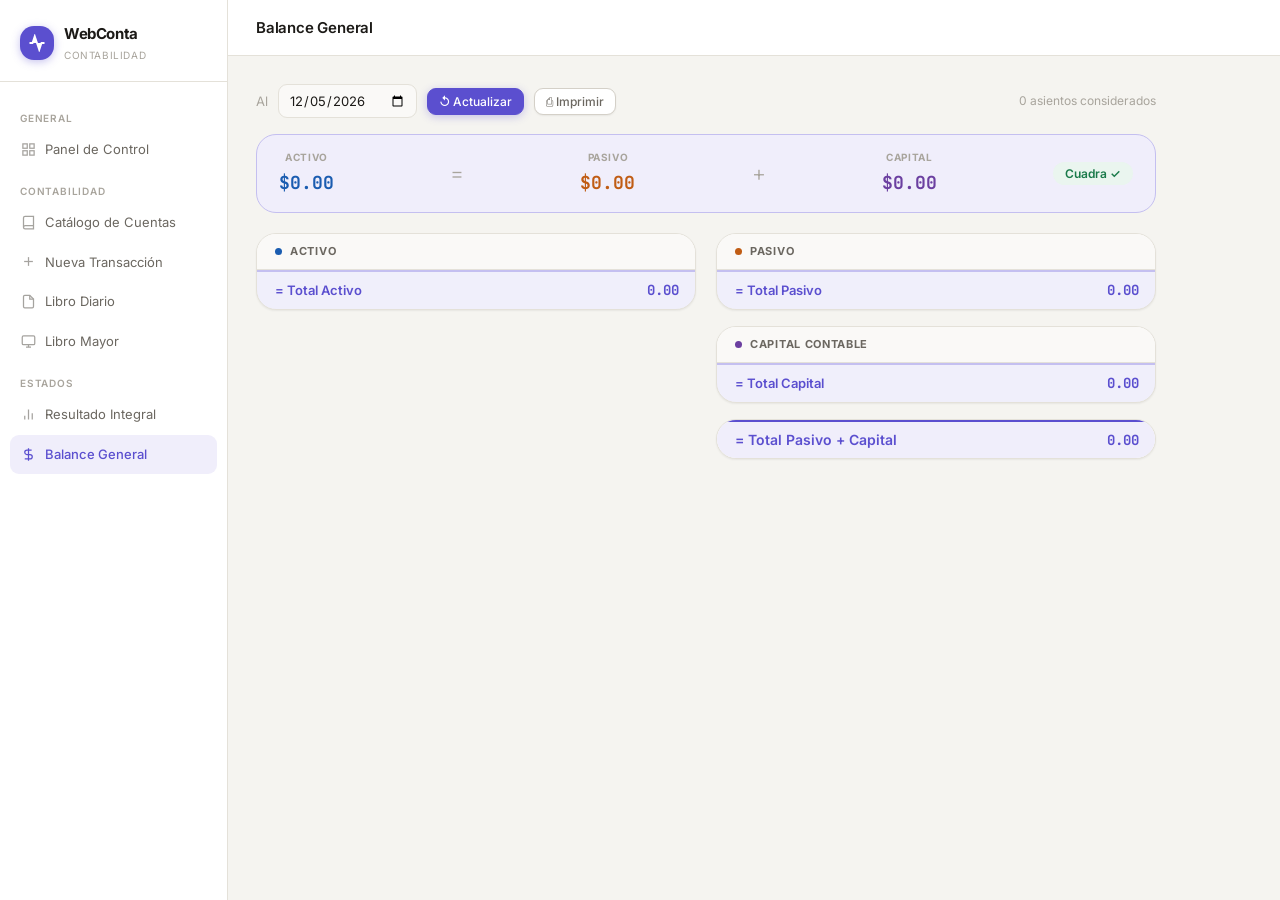
==== balance.html @ 4c6daca1 "Add files via upload" ====
<!DOCTYPE html>
<html lang="es">
<head>
  <meta charset="UTF-8"/><meta name="viewport" content="width=device-width,initial-scale=1.0"/>
  <title>WebConta — Balance General</title>
  <link rel="stylesheet" href="styles.css"/>
  <style>
    .bal-wrap { max-width:900px; }
    .bal-cols { display:grid; grid-template-columns:1fr 1fr; gap:20px; align-items:start; }
    @media(max-width:780px){ .bal-cols{ grid-template-columns:1fr; } }

    .bal-section { background:var(--surface); border:1px solid var(--border); border-radius:var(--r-xl); overflow:hidden; margin-bottom:16px; box-shadow:var(--shadow-xs); }
    .bal-hdr { background:var(--surface2); border-bottom:1px solid var(--border); padding:9px 18px; display:flex; align-items:center; gap:8px; }
    .bal-hdr span { font-size:11px; font-weight:700; text-transform:uppercase; letter-spacing:.7px; color:var(--text2); }
    .bal-dot { width:7px; height:7px; border-radius:50%; flex-shrink:0; }

    .bal-row { display:grid; grid-template-columns:1fr 130px; align-items:center; border-bottom:1px solid var(--border); min-height:38px; }
    .bal-row:last-child { border-bottom:none; }
    .bal-row.sub { background:rgba(0,0,0,.03); }
    .bal-row.total { background:rgba(91,79,207,.09); border-top:2px solid var(--accent-mid); }
    .bal-row.grand { background:var(--accent-bg); border-top:2px solid var(--accent); }

    .bal-lbl { padding:7px 18px; font-size:13px; color:var(--text); display:flex; align-items:center; gap:6px; }
    .bal-lbl.in2 { padding-left:32px; font-size:12px; color:var(--text2); }
    .bal-lbl.bold { font-weight:600; }
    .bal-lbl.acc { color:var(--accent); font-weight:600; }
    .bal-num { padding:7px 16px 7px 0; font-family:'JetBrains Mono',monospace; font-size:12px; text-align:right; color:var(--text2); }
    .bal-num.total { font-size:14px; font-weight:700; color:var(--accent); }
    .bal-num.grand { font-size:14px; font-weight:700; color:var(--accent); }
    .bal-num.neg { color:var(--red); }
    .bal-num.zero { color:var(--text3); }

    .ecuacion-bar { background:var(--accent-bg); border:1.5px solid var(--accent-mid); border-radius:var(--r-xl); padding:14px 22px; margin-bottom:20px; display:flex; align-items:center; justify-content:space-between; flex-wrap:wrap; gap:12px; }
    .ec-item { text-align:center; }
    .ec-label { font-size:10px; font-weight:700; text-transform:uppercase; letter-spacing:.6px; color:var(--text3); margin-bottom:4px; }
    .ec-val { font-family:'JetBrains Mono',monospace; font-size:18px; font-weight:700; }
    .ec-eq { font-size:22px; color:var(--text3); font-weight:300; }
    .ec-ok { font-size:12px; font-weight:600; padding:4px 12px; border-radius:20px; }
    .ec-ok.bal { background:var(--green-bg); color:var(--green); }
    .ec-ok.nobal { background:var(--red-bg); color:var(--red); }

    .period-bar { display:flex; align-items:center; gap:10px; margin-bottom:16px; flex-wrap:wrap; }
    .period-bar input[type=date] { background:var(--surface2); border:1.5px solid var(--border); border-radius:var(--r-md); color:var(--text); font-family:inherit; font-size:13px; padding:7px 10px; outline:none; }
  </style>
</head>
<body>
<div id="sidebar-root"></div>
<div class="main-content">
  <div id="topbar-root"></div>
  <div class="page-body">
    <div class="bal-wrap">

      <div class="period-bar">
        <span style="font-size:13px;color:var(--text3);">Al</span>
        <input type="date" id="f-al" onchange="render()"/>
        <button class="btn btn-primary btn-sm" onclick="render()">↺ Actualizar</button>
        <button class="btn btn-sm" onclick="window.print()">⎙ Imprimir</button>
        <span style="font-size:12px;color:var(--text3);margin-left:auto;" id="info"></span>
      </div>

      <!-- Ecuación contable -->
      <div class="ecuacion-bar">
        <div class="ec-item"><div class="ec-label">Activo</div><div class="ec-val" id="ec-activo" style="color:var(--activo);">$0.00</div></div>
        <div class="ec-eq">=</div>
        <div class="ec-item"><div class="ec-label">Pasivo</div><div class="ec-val" id="ec-pasivo" style="color:var(--pasivo);">$0.00</div></div>
        <div class="ec-eq">+</div>
        <div class="ec-item"><div class="ec-label">Capital</div><div class="ec-val" id="ec-capital" style="color:var(--capital);">$0.00</div></div>
        <div><span class="ec-ok bal" id="ec-status">Cuadra ✓</span></div>
      </div>

      <div class="bal-cols" id="bal-cols"></div>

    </div>
  </div>
</div>

<script src="shared.js"></script>
<script>
document.getElementById('sidebar-root').innerHTML = renderSidebar();
document.getElementById('topbar-root').innerHTML  = renderTopbar('Balance General');

// Fecha de hoy por defecto
document.getElementById('f-al').value = new Date().toISOString().split('T')[0];

function fmtN(n){ return (Math.abs(n)||0).toLocaleString('es-MX',{minimumFractionDigits:2,maximumFractionDigits:2}); }

function seccion(titulo, color, rows, total){
  let html = `<div class="bal-section">`;
  html += `<div class="bal-hdr"><div class="bal-dot" style="background:${color}"></div><span>${titulo}</span></div>`;
  rows.forEach(r=>{
    if(!r.saldo && r.saldo!==0) return;
    html += `<div class="bal-row ${r.sub?'sub':''}">
      <div class="bal-lbl ${r.sub?'in2':'bold'}">${r.nombre}</div>
      <div class="bal-num ${r.saldo<0?'neg':r.saldo===0?'zero':''}">${r.saldo===0?'—':fmtN(r.saldo)}</div>
    </div>`;
  });
  html += `<div class="bal-row total">
    <div class="bal-lbl acc bold">= Total ${titulo}</div>
    <div class="bal-num total">${fmtN(total)}</div>
  </div>`;
  html += `</div>`;
  return html;
}

function render(){
  let asientos = DB.getAsientos();
  const al = document.getElementById('f-al').value;
  if(al) asientos = asientos.filter(a=>a.fecha<=al);
  document.getElementById('info').textContent = asientos.length+' asiento'+(asientos.length!==1?'s':'')+' considerados';

  const S = DB.getSaldosCuentas(asientos);

  // Agrupar cuentas por tipo y obtener saldo
  const getCuentasTipo = (tipo) =>
    Object.values(S).filter(c=>c.tipo===tipo && c.saldo!==0)
      .sort((a,b)=>a.codigo.localeCompare(b.codigo,undefined,{numeric:true}));

  const activos  = getCuentasTipo('ACTIVO');
  const pasivos  = getCuentasTipo('PASIVO');
  const capitales= getCuentasTipo('CAPITAL');
  const ingresos = getCuentasTipo('INGRESO');
  const gastos   = getCuentasTipo('GASTO');

  const totalActivo  = activos.reduce((s,c)=>s+c.saldo,0);
  const totalPasivo  = pasivos.reduce((s,c)=>s+c.saldo,0);
  const totalCapital = capitales.reduce((s,c)=>s+c.saldo,0);

  // Resultado del ejercicio (ingresos - gastos) se integra al capital
  const totalIngresos = ingresos.reduce((s,c)=>s+c.saldo,0);
  const totalGastos   = gastos.reduce((s,c)=>s+c.saldo,0);
  const resultEjercicio = totalIngresos - totalGastos;
  const capitalTotal  = totalCapital + resultEjercicio;

  // Ecuación
  document.getElementById('ec-activo').textContent  = fmt(totalActivo);
  document.getElementById('ec-pasivo').textContent  = fmt(totalPasivo);
  document.getElementById('ec-capital').textContent = fmt(capitalTotal);
  const diff = Math.abs(totalActivo - (totalPasivo + capitalTotal));
  const status = document.getElementById('ec-status');
  status.className = 'ec-ok ' + (diff < 0.01 ? 'bal':'nobal');
  status.textContent = diff < 0.01 ? 'Cuadra ✓' : 'Diferencia: '+fmtN(diff);

  // Activo circulante vs no circulante
  const actCirc   = activos.filter(c=>c.codigo.startsWith('1.1')||c.codigo.startsWith('1.3')||c.codigo.startsWith('1.4'));
  const actNoCir  = activos.filter(c=>!c.codigo.startsWith('1.1')&&!c.codigo.startsWith('1.3')&&!c.codigo.startsWith('1.4'));
  const totAC     = actCirc.reduce((s,c)=>s+c.saldo,0);
  const totANC    = actNoCir.reduce((s,c)=>s+c.saldo,0);

  const pasCP     = pasivos.filter(c=>c.codigo.startsWith('2.1')||c.codigo.startsWith('2.3')||c.codigo.startsWith('2.4')||c.codigo.startsWith('2.5')||c.codigo.startsWith('2.6')||c.codigo.startsWith('2.7'));
  const pasLP     = pasivos.filter(c=>c.codigo.startsWith('2.2'));
  const totPCP    = pasCP.reduce((s,c)=>s+c.saldo,0);
  const totPLP    = pasLP.reduce((s,c)=>s+c.saldo,0);

  let leftHtml = '';
  // Activo circulante
  leftHtml += `<div class="bal-section">`;
  leftHtml += `<div class="bal-hdr"><div class="bal-dot" style="background:var(--activo)"></div><span>Activo</span></div>`;
  if(actCirc.length){
    leftHtml += `<div class="bal-row sub"><div class="bal-lbl bold" style="color:var(--activo);">Activo Circulante</div><div></div></div>`;
    actCirc.forEach(c=>{ leftHtml += `<div class="bal-row"><div class="bal-lbl in2">${c.nombre}</div><div class="bal-num">${fmtN(c.saldo)}</div></div>`; });
    leftHtml += `<div class="bal-row sub"><div class="bal-lbl in2 bold">Subtotal circulante</div><div class="bal-num" style="font-weight:600;">${fmtN(totAC)}</div></div>`;
  }
  if(actNoCir.length){
    leftHtml += `<div class="bal-row sub"><div class="bal-lbl bold" style="color:var(--activo);margin-top:4px;">Activo No Circulante</div><div></div></div>`;
    actNoCir.forEach(c=>{ leftHtml += `<div class="bal-row"><div class="bal-lbl in2">${c.nombre}</div><div class="bal-num ${c.saldo<0?'neg':''}">${fmtN(c.saldo)}</div></div>`; });
    leftHtml += `<div class="bal-row sub"><div class="bal-lbl in2 bold">Subtotal no circulante</div><div class="bal-num" style="font-weight:600;">${fmtN(totANC)}</div></div>`;
  }
  leftHtml += `<div class="bal-row total"><div class="bal-lbl acc bold">= Total Activo</div><div class="bal-num total">${fmtN(totalActivo)}</div></div>`;
  leftHtml += `</div>`;

  let rightHtml = '';
  // Pasivo
  rightHtml += `<div class="bal-section">`;
  rightHtml += `<div class="bal-hdr"><div class="bal-dot" style="background:var(--pasivo)"></div><span>Pasivo</span></div>`;
  if(pasCP.length){
    rightHtml += `<div class="bal-row sub"><div class="bal-lbl bold" style="color:var(--pasivo);">Pasivo Corto Plazo</div><div></div></div>`;
    pasCP.forEach(c=>{ rightHtml += `<div class="bal-row"><div class="bal-lbl in2">${c.nombre}</div><div class="bal-num">${fmtN(c.saldo)}</div></div>`; });
    rightHtml += `<div class="bal-row sub"><div class="bal-lbl in2 bold">Subtotal C.P.</div><div class="bal-num" style="font-weight:600;">${fmtN(totPCP)}</div></div>`;
  }
  if(pasLP.length){
    rightHtml += `<div class="bal-row sub"><div class="bal-lbl bold" style="color:var(--pasivo);">Pasivo Largo Plazo</div><div></div></div>`;
    pasLP.forEach(c=>{ rightHtml += `<div class="bal-row"><div class="bal-lbl in2">${c.nombre}</div><div class="bal-num">${fmtN(c.saldo)}</div></div>`; });
    rightHtml += `<div class="bal-row sub"><div class="bal-lbl in2 bold">Subtotal L.P.</div><div class="bal-num" style="font-weight:600;">${fmtN(totPLP)}</div></div>`;
  }
  rightHtml += `<div class="bal-row total"><div class="bal-lbl acc bold">= Total Pasivo</div><div class="bal-num total">${fmtN(totalPasivo)}</div></div>`;
  rightHtml += `</div>`;

  // Capital contable
  rightHtml += `<div class="bal-section">`;
  rightHtml += `<div class="bal-hdr"><div class="bal-dot" style="background:var(--capital)"></div><span>Capital Contable</span></div>`;
  capitales.forEach(c=>{ rightHtml += `<div class="bal-row"><div class="bal-lbl in2">${c.nombre}</div><div class="bal-num">${fmtN(c.saldo)}</div></div>`; });
  if(resultEjercicio!==0){
    rightHtml += `<div class="bal-row"><div class="bal-lbl in2">Resultado del ejercicio</div><div class="bal-num ${resultEjercicio<0?'neg':''}">${fmtN(resultEjercicio)}</div></div>`;
  }
  rightHtml += `<div class="bal-row total"><div class="bal-lbl acc bold">= Total Capital</div><div class="bal-num total">${fmtN(capitalTotal)}</div></div>`;
  rightHtml += `</div>`;

  // Pasivo + Capital total
  rightHtml += `<div class="bal-section"><div class="bal-row grand">
    <div class="bal-lbl acc bold" style="font-size:14px;">= Total Pasivo + Capital</div>
    <div class="bal-num grand">${fmtN(totalPasivo+capitalTotal)}</div>
  </div></div>`;

  document.getElementById('bal-cols').innerHTML = `<div>${leftHtml}</div><div>${rightHtml}</div>`;
}

render();
</script>
</body>
</html>
---- styles.css ----
/* ═══════════════════════════════════════════════
   FinanSys — Light Theme, Unique Design
═══════════════════════════════════════════════ */

@import url('https://fonts.googleapis.com/css2?family=Inter:wght@300;400;500;600;700&family=JetBrains+Mono:wght@400;500&display=swap');

*, *::before, *::after { box-sizing: border-box; margin: 0; padding: 0; }

:root {
  --bg:           #f5f4f0;
  --bg2:          #eceae4;
  --surface:      #ffffff;
  --surface2:     #faf9f7;
  --border:       #e4e1d9;
  --border2:      #d4d0c8;

  --text:         #1c1a17;
  --text2:        #6b6760;
  --text3:        #a8a49c;

  --ink:          #1c1a17;

  --accent:       #5b4fcf;
  --accent-bg:    #f0eefb;
  --accent-mid:   #c4bff0;

  --green:        #1a7a4a;
  --green-bg:     #eaf5ef;
  --red:          #c0392b;
  --red-bg:       #fdecea;
  --orange:       #c05c14;
  --orange-bg:    #fef3eb;
  --blue:         #1a5cb0;
  --blue-bg:      #eaf1fb;
  --purple:       #6b3fa0;
  --purple-bg:    #f3eefb;

  --activo:    #1a5cb0; --activo-bg:  #eaf1fb;
  --pasivo:    #c05c14; --pasivo-bg:  #fef3eb;
  --capital:   #6b3fa0; --capital-bg: #f3eefb;
  --ingreso:   #1a7a4a; --ingreso-bg: #eaf5ef;
  --gasto:     #c0392b; --gasto-bg:   #fdecea;

  --r-sm:  5px;
  --r-md:  9px;
  --r-lg:  14px;
  --r-xl:  20px;
  --r-2xl: 28px;

  --shadow-xs: 0 1px 2px rgba(0,0,0,0.06);
  --shadow-sm: 0 2px 8px rgba(0,0,0,0.07);
  --shadow-md: 0 4px 20px rgba(0,0,0,0.09);
  --shadow-lg: 0 12px 40px rgba(0,0,0,0.12);
}

html { font-size: 14px; scroll-behavior: smooth; }
body {
  font-family: 'Inter', sans-serif;
  background: var(--bg);
  color: var(--text);
  min-height: 100vh;
  line-height: 1.6;
  -webkit-font-smoothing: antialiased;
}

::-webkit-scrollbar { width: 5px; height: 5px; }
::-webkit-scrollbar-track { background: transparent; }
::-webkit-scrollbar-thumb { background: var(--border2); border-radius: 3px; }

/* ══ SIDEBAR ══ */
.sidebar {
  position: fixed; top: 0; left: 0;
  width: 228px; height: 100vh;
  background: var(--surface);
  border-right: 1px solid var(--border);
  display: flex; flex-direction: column;
  z-index: 200;
  transition: transform .25s ease;
}
.sidebar-logo {
  padding: 22px 20px 18px;
  border-bottom: 1px solid var(--border);
  display: flex; align-items: center; gap: 10px;
}
.logo-mark {
  width: 34px; height: 34px;
  background: var(--accent);
  border-radius: var(--r-lg);
  display: flex; align-items: center; justify-content: center;
  flex-shrink: 0;
  box-shadow: 0 2px 8px rgba(91,79,207,0.35);
}
.logo-mark svg { fill: #fff; }
.logo-text  { font-size: 15px; font-weight: 700; letter-spacing: -.4px; color: var(--text); }
.logo-sub   { font-size: 10px; color: var(--text3); letter-spacing: .6px; text-transform: uppercase; margin-top: 1px; }

.sidebar-nav { flex: 1; padding: 14px 10px; overflow-y: auto; }
.nav-group-label {
  font-size: 10px; font-weight: 600; color: var(--text3);
  text-transform: uppercase; letter-spacing: .8px;
  padding: 10px 10px 4px; margin-top: 4px;
}
.nav-item {
  display: flex; align-items: center; gap: 9px;
  padding: 9px 11px; border-radius: var(--r-md);
  text-decoration: none; color: var(--text2);
  font-size: 13px; font-weight: 400;
  transition: background .12s, color .12s;
  margin-bottom: 1px;
}
.nav-item svg { width: 15px; height: 15px; flex-shrink: 0; opacity: .6; }
.nav-item:hover { background: var(--bg); color: var(--text); }
.nav-item:hover svg { opacity: .9; }
.nav-item.active {
  background: var(--accent-bg); color: var(--accent); font-weight: 500;
}
.nav-item.active svg { opacity: 1; }

/* ══ MAIN ══ */
.main-content { margin-left: 228px; min-height: 100vh; display: flex; flex-direction: column; }

.topbar {
  height: 56px;
  background: var(--surface);
  border-bottom: 1px solid var(--border);
  display: flex; align-items: center; justify-content: space-between;
  padding: 0 28px;
  position: sticky; top: 0; z-index: 100;
}
.topbar-title { font-size: 15px; font-weight: 600; letter-spacing: -.2px; }
.topbar-actions { display: flex; gap: 8px; align-items: center; }

.page-body { padding: 28px; flex: 1; max-width: 1100px; width: 100%; }

/* ══ BUTTONS ══ */
.btn {
  display: inline-flex; align-items: center; gap: 6px;
  padding: 8px 16px; border-radius: var(--r-md);
  border: 1px solid var(--border2);
  background: var(--surface); color: var(--text2);
  font-family: inherit; font-size: 13px; font-weight: 500;
  cursor: pointer; transition: all .15s;
  text-decoration: none; white-space: nowrap;
  box-shadow: var(--shadow-xs);
}
.btn:hover { background: var(--bg); color: var(--text); border-color: var(--border2); }
.btn svg { width: 14px; height: 14px; }

.btn-primary {
  background: var(--accent); color: #fff;
  border-color: var(--accent);
  box-shadow: 0 2px 8px rgba(91,79,207,0.3);
}
.btn-primary:hover { background: #4a3fbe; border-color: #4a3fbe; color: #fff; box-shadow: 0 4px 12px rgba(91,79,207,0.4); }

.btn-danger  { color: var(--red); border-color: var(--border); }
.btn-danger:hover { background: var(--red-bg); border-color: var(--red); }

.btn-success { background: var(--green); color: #fff; border-color: var(--green); box-shadow: 0 2px 8px rgba(26,122,74,0.25); }
.btn-success:hover { background: #155e39; color: #fff; }

.btn-sm { padding: 5px 11px; font-size: 12px; }
.btn-icon {
  padding: 7px; border-radius: var(--r-sm);
  aspect-ratio: 1; display: inline-flex; align-items: center; justify-content: center;
  box-shadow: none;
}
.btn-icon svg { width: 14px; height: 14px; }
.btn-icon.edit { color: var(--text3); border-color: transparent; background: transparent; box-shadow: none; }
.btn-icon.edit:hover { background: var(--accent-bg); color: var(--accent); border-color: var(--accent-mid); }
.btn-icon.del  { color: var(--text3); border-color: transparent; background: transparent; box-shadow: none; }
.btn-icon.del:hover  { background: var(--red-bg); color: var(--red); border-color: #f5b7b1; }

/* ══ CARDS ══ */
.card {
  background: var(--surface);
  border: 1px solid var(--border);
  border-radius: var(--r-xl);
  overflow: hidden;
  box-shadow: var(--shadow-xs);
}
.card-header {
  padding: 16px 22px; border-bottom: 1px solid var(--border);
  display: flex; align-items: center; justify-content: space-between; gap: 12px;
}
.card-title { font-size: 14px; font-weight: 600; }
.card-body  { padding: 20px 22px; }

/* ══ FORMS ══ */
.form-group { margin-bottom: 16px; }
.form-group label {
  display: block; font-size: 11px; font-weight: 600; color: var(--text3);
  text-transform: uppercase; letter-spacing: .7px; margin-bottom: 6px;
}
.form-group input,
.form-group select,
.form-group textarea {
  width: 100%;
  background: var(--surface2);
  border: 1.5px solid var(--border);
  border-radius: var(--r-md);
  color: var(--text);
  font-family: inherit; font-size: 13px;
  padding: 9px 12px;
  transition: border-color .15s, box-shadow .15s;
  outline: none;
}
.form-group input:focus,
.form-group select:focus,
.form-group textarea:focus {
  border-color: var(--accent);
  box-shadow: 0 0 0 3px rgba(91,79,207,0.12);
  background: #fff;
}
.form-group input::placeholder { color: var(--text3); }
.form-group select { cursor: pointer; }
.form-group.mono input { font-family: 'JetBrains Mono', monospace; }

.form-row { display: grid; grid-template-columns: 1fr 1fr; gap: 12px; }
.form-row.cols-3 { grid-template-columns: 1fr 1fr 1fr; }

/* ══ BADGES ══ */
.badge {
  display: inline-flex; align-items: center; gap: 3px;
  font-size: 10px; font-weight: 700;
  padding: 3px 8px; border-radius: 20px;
  letter-spacing: .3px; text-transform: uppercase;
}
.badge-activo   { background: var(--activo-bg);  color: var(--activo); }
.badge-pasivo   { background: var(--pasivo-bg);  color: var(--pasivo); }
.badge-capital  { background: var(--capital-bg); color: var(--capital); }
.badge-ingreso  { background: var(--ingreso-bg); color: var(--ingreso); }
.badge-gasto    { background: var(--gasto-bg);   color: var(--gasto); }
.badge-deudora   { background: #e8f4fd; color: #1565a8; }
.badge-acreedora { background: #fef9e7; color: #a07a10; }
.badge-success  { background: var(--green-bg); color: var(--green); }
.badge-danger   { background: var(--red-bg);   color: var(--red); }
.badge-info     { background: var(--accent-bg); color: var(--accent); }

/* ══ PILL TABS ══ */
.pill-tabs { display: flex; gap: 6px; flex-wrap: wrap; }
.pill-tab {
  padding: 6px 14px; border-radius: 20px;
  border: 1.5px solid var(--border); background: var(--surface);
  color: var(--text2); font-family: inherit;
  font-size: 12px; font-weight: 500; cursor: pointer;
  transition: all .12s; box-shadow: var(--shadow-xs);
}
.pill-tab:hover { border-color: var(--border2); color: var(--text); }
.pill-tab.active { background: var(--accent); border-color: var(--accent); color: #fff; box-shadow: 0 2px 8px rgba(91,79,207,0.25); }

/* ══ SEARCH ══ */
.search-wrap { position: relative; flex: 1; max-width: 300px; }
.search-wrap svg {
  position: absolute; left: 10px; top: 50%; transform: translateY(-50%);
  width: 14px; height: 14px; color: var(--text3);
}
.search-wrap input {
  width: 100%; background: var(--surface2);
  border: 1.5px solid var(--border); border-radius: var(--r-md);
  color: var(--text); font-family: inherit; font-size: 13px;
  padding: 8px 12px 8px 32px; outline: none; transition: border-color .15s;
}
.search-wrap input:focus { border-color: var(--accent); background: #fff; }
.search-wrap input::placeholder { color: var(--text3); }

/* ══ STATS ══ */
.stats-grid {
  display: grid; grid-template-columns: repeat(auto-fit, minmax(155px,1fr));
  gap: 12px; margin-bottom: 24px;
}
.stat-card {
  background: var(--surface); border: 1px solid var(--border);
  border-radius: var(--r-lg); padding: 16px 18px;
  box-shadow: var(--shadow-xs);
}
.stat-card .s-label { font-size: 11px; color: var(--text3); text-transform: uppercase; letter-spacing: .5px; margin-bottom: 5px; }
.stat-card .s-value { font-size: 21px; font-weight: 700; font-family: 'JetBrains Mono', monospace; letter-spacing: -1px; line-height: 1.2; }
.stat-card .s-sub   { font-size: 11px; color: var(--text3); margin-top: 3px; }
.pos { color: var(--green); }
.neg { color: var(--red); }

/* ══ MODAL ══ */
.modal-overlay {
  position: fixed; inset: 0;
  background: rgba(28,26,23,0.45);
  backdrop-filter: blur(3px);
  z-index: 500; display: flex; align-items: center; justify-content: center;
  padding: 20px; opacity: 0; pointer-events: none; transition: opacity .2s;
}
.modal-overlay.open { opacity: 1; pointer-events: all; }
.modal {
  background: var(--surface); border: 1px solid var(--border);
  border-radius: var(--r-2xl); width: 100%; max-width: 470px;
  box-shadow: var(--shadow-lg);
  transform: translateY(14px) scale(.98);
  transition: transform .2s;
  overflow: hidden;
}
.modal-overlay.open .modal { transform: translateY(0) scale(1); }
.modal-header {
  display: flex; align-items: center; justify-content: space-between;
  padding: 18px 22px; border-bottom: 1px solid var(--border);
}
.modal-title { font-size: 15px; font-weight: 600; }
.modal-body  { padding: 22px; }
.modal-footer {
  padding: 16px 22px; border-top: 1px solid var(--border);
  display: flex; gap: 8px; justify-content: flex-end;
}

/* ══ TOAST ══ */
.toast-container {
  position: fixed; bottom: 22px; right: 22px; z-index: 999;
  display: flex; flex-direction: column; gap: 8px; pointer-events: none;
}
.toast {
  background: var(--surface); border: 1px solid var(--border);
  border-radius: var(--r-lg); padding: 11px 16px;
  font-size: 13px; color: var(--text);
  box-shadow: var(--shadow-md);
  display: flex; align-items: center; gap: 9px;
  min-width: 230px; opacity: 0;
  transform: translateX(16px); transition: opacity .2s, transform .2s;
}
.toast.show    { opacity: 1; transform: translateX(0); }
.toast.success { border-left: 3px solid var(--green); }
.toast.error   { border-left: 3px solid var(--red); }
.toast.info    { border-left: 3px solid var(--accent); }
.toast svg     { width: 15px; height: 15px; flex-shrink: 0; }

/* ══ EMPTY STATE ══ */
.empty-state {
  padding: 52px 20px; text-align: center; color: var(--text3);
}
.empty-state svg { width: 44px; height: 44px; margin-bottom: 12px; opacity: .3; }
.empty-state p { font-size: 14px; margin-bottom: 16px; color: var(--text2); }

/* ══ CUENTA ITEM ══ */
.cuenta-item {
  display: flex; align-items: center; gap: 14px;
  padding: 13px 22px; border-bottom: 1px solid var(--border);
  transition: background .1s; cursor: default;
}
.cuenta-item:last-child { border-bottom: none; }
.cuenta-item:hover { background: var(--surface2); }
.cuenta-info { flex: 1; min-width: 0; }
.cuenta-name {
  font-size: 14px; font-weight: 500; color: var(--text);
  white-space: nowrap; overflow: hidden; text-overflow: ellipsis;
}
.cuenta-meta {
  display: flex; align-items: center; gap: 6px; margin-top: 3px; flex-wrap: wrap;
}
.cuenta-actions { display: flex; gap: 2px; flex-shrink: 0; }

/* Tipo dot */
.tipo-dot {
  width: 10px; height: 10px; border-radius: 50%; flex-shrink: 0;
}
.dot-activo   { background: var(--activo); }
.dot-pasivo   { background: var(--pasivo); }
.dot-capital  { background: var(--capital); }
.dot-ingreso  { background: var(--ingreso); }
.dot-gasto    { background: var(--gasto); }

/* ══ PARTIDA DOBLE ══ */
.movimiento-block {
  background: var(--surface2); border: 1.5px solid var(--border);
  border-radius: var(--r-xl); padding: 18px; margin-bottom: 12px;
  position: relative; transition: border-color .15s;
}
.movimiento-block:focus-within { border-color: var(--accent); }
.movimiento-header {
  display: flex; align-items: center; justify-content: space-between; margin-bottom: 14px;
}
.movimiento-num { font-size: 11px; font-weight: 600; color: var(--text3); text-transform: uppercase; letter-spacing: .5px; }
.dh-toggle {
  display: flex; border-radius: var(--r-md); overflow: hidden;
  border: 1.5px solid var(--border); background: var(--surface);
}
.dh-btn {
  padding: 5px 14px; background: transparent; border: none;
  color: var(--text3); font-family: inherit; font-size: 11px;
  font-weight: 700; cursor: pointer; transition: all .12s; letter-spacing: .4px;
}
.dh-btn.debe.active  { background: var(--green-bg); color: var(--green); }
.dh-btn.haber.active { background: var(--red-bg);   color: var(--red); }
.dh-btn:not(.active):hover { background: var(--bg); color: var(--text); }

.balance-bar {
  background: var(--surface2); border: 1.5px solid var(--border);
  border-radius: var(--r-xl); padding: 14px 20px;
  display: flex; align-items: center; justify-content: space-between;
  margin-bottom: 16px; gap: 12px; flex-wrap: wrap;
}
.balance-side { display: flex; flex-direction: column; gap: 2px; }
.balance-label { font-size: 10px; color: var(--text3); text-transform: uppercase; letter-spacing: .6px; font-weight: 600; }
.balance-val { font-size: 19px; font-weight: 700; font-family: 'JetBrains Mono', monospace; letter-spacing: -.5px; }
.balance-val.debe  { color: var(--green); }
.balance-val.haber { color: var(--red); }
.balance-status { display: flex; align-items: center; gap: 6px; font-size: 13px; font-weight: 600; }
.balance-status.ok  { color: var(--green); }
.balance-status.bad { color: var(--orange); }
.balance-status svg { width: 16px; height: 16px; }

/* Monto input */
.monto-input-wrap { position: relative; }
.monto-input-wrap .currency-sym {
  position: absolute; left: 11px; top: 50%; transform: translateY(-50%);
  color: var(--text3); font-family: 'JetBrains Mono', monospace; font-size: 13px;
}
.monto-input-wrap input { padding-left: 26px !important; text-align: right; font-family: 'JetBrains Mono', monospace !important; }

/* Autocomplete cuenta */
.cuenta-autocomplete { position: relative; }
.cuenta-ac-input {
  width: 100%;
  background: var(--surface);
  border: 1.5px solid var(--border);
  border-radius: var(--r-md);
  color: var(--text); font-family: inherit; font-size: 13px;
  padding: 9px 12px; outline: none;
  transition: border-color .15s, box-shadow .15s;
}
.cuenta-ac-input:focus {
  border-color: var(--accent);
  box-shadow: 0 0 0 3px rgba(91,79,207,0.1);
  background: #fff;
}
.cuenta-ac-input::placeholder { color: var(--text3); }
.cuenta-ac-dropdown {
  position: absolute; top: calc(100% + 6px); left: 0; right: 0;
  background: var(--surface); border: 1.5px solid var(--border);
  border-radius: var(--r-lg); box-shadow: var(--shadow-md);
  z-index: 300; max-height: 260px; overflow-y: auto; display: none;
}
.cuenta-ac-dropdown.open { display: block; }
.ac-group-label {
  padding: 8px 14px 4px;
  font-size: 10px; font-weight: 700; color: var(--text3);
  text-transform: uppercase; letter-spacing: .7px;
  border-top: 1px solid var(--border);
}
.ac-group-label:first-child { border-top: none; }
.ac-option {
  display: flex; align-items: center; gap: 10px;
  padding: 9px 14px; cursor: pointer;
  transition: background .1s; font-size: 13px;
}
.ac-option:hover, .ac-option.highlighted { background: var(--accent-bg); }
.ac-option .ac-name { flex: 1; font-weight: 500; color: var(--text); }
.ac-option .ac-tipo { font-size: 10px; }

/* ══ LIBRO DIARIO ══ */
.asiento-card {
  background: var(--surface); border: 1px solid var(--border);
  border-radius: var(--r-xl); margin-bottom: 12px; overflow: hidden;
  box-shadow: var(--shadow-xs); transition: box-shadow .15s;
}
.asiento-card:hover { box-shadow: var(--shadow-sm); }
.asiento-header {
  display: flex; align-items: center; justify-content: space-between;
  padding: 12px 18px; border-bottom: 1px solid var(--border);
  background: var(--surface2); gap: 12px;
}
.asiento-id { font-family: 'JetBrains Mono', monospace; font-size: 11px; color: var(--accent); font-weight: 500; background: var(--accent-bg); padding: 2px 8px; border-radius: 5px; }
.asiento-desc { flex: 1; font-size: 13px; font-weight: 500; white-space: nowrap; overflow: hidden; text-overflow: ellipsis; }
.asiento-date { font-size: 11px; color: var(--text3); flex-shrink: 0; }
.asiento-ref  { font-size: 11px; color: var(--text3); font-family: 'JetBrains Mono', monospace; }
.asiento-movs { padding: 4px 0; }
.asiento-mov-row {
  display: grid; grid-template-columns: 72px 1fr 130px;
  align-items: center; padding: 8px 18px;
  border-bottom: 1px solid var(--border); gap: 12px;
}
.asiento-mov-row:last-child { border-bottom: none; }
.dh-label {
  font-size: 10px; font-weight: 700; padding: 3px 8px;
  border-radius: var(--r-sm); text-align: center; letter-spacing: .4px;
}
.dh-debe  { background: var(--green-bg); color: var(--green); }
.dh-haber { background: var(--red-bg);   color: var(--red); }
.asiento-mov-cuenta { font-size: 13px; }
.asiento-mov-monto  { font-family: 'JetBrains Mono', monospace; font-size: 13px; text-align: right; font-weight: 500; }
.asiento-footer {
  padding: 10px 18px; display: flex; align-items: center;
  justify-content: space-between; border-top: 1px solid var(--border);
  gap: 12px; flex-wrap: wrap;
}
.asiento-total { font-size: 12px; color: var(--text3); font-family: 'JetBrains Mono', monospace; }

/* ══ ESTADOS FINANCIEROS ══ */
.ef-section {
  background: var(--surface); border: 1px solid var(--border);
  border-radius: var(--r-xl); overflow: hidden; margin-bottom: 18px;
  box-shadow: var(--shadow-xs);
}
.ef-section-hdr {
  background: var(--surface2); border-bottom: 1px solid var(--border);
  padding: 10px 22px; display: flex; align-items: center; gap: 8px;
}
.ef-dot { width: 7px; height: 7px; border-radius: 50%; background: var(--accent); flex-shrink: 0; }
.ef-dot.green  { background: var(--green); }
.ef-dot.orange { background: var(--orange); }
.ef-dot.red    { background: var(--red); }
.ef-section-hdr span { font-size: 11px; font-weight: 600; text-transform: uppercase; letter-spacing: .7px; color: var(--text2); }
.ef-row {
  display: grid; grid-template-columns: 1fr 180px;
  align-items: center; border-bottom: 1px solid var(--border); min-height: 42px;
}
.ef-row:last-child { border-bottom: none; }
.ef-row.formula { background: var(--accent-bg); }
.ef-row.total   { background: rgba(91,79,207,.07); }
.ef-label {
  padding: 8px 22px; font-size: 13px; color: var(--text);
  display: flex; align-items: center; gap: 8px;
}
.ef-label.indent  { padding-left: 38px; }
.ef-label.formula-lbl { font-weight: 600; color: var(--accent); }
.ef-label.formula-lbl.green  { color: var(--green); }
.ef-label.formula-lbl.orange { color: var(--orange); }
.ef-val { padding: 8px 22px 8px 0; font-family: 'JetBrains Mono', monospace; font-size: 13px; text-align: right; }
.ef-input {
  background: transparent; border: 1.5px solid var(--border);
  border-radius: var(--r-sm); color: var(--text);
  font-family: 'JetBrains Mono', monospace; font-size: 13px;
  padding: 5px 9px; text-align: right; outline: none;
  width: 148px; transition: border-color .15s;
  background: var(--surface2);
}
.ef-input:focus { border-color: var(--accent); box-shadow: 0 0 0 2px rgba(91,79,207,.1); background: #fff; }
.ef-input[readonly] {
  background: transparent; border-color: transparent;
  color: var(--accent); font-weight: 700; cursor: default; box-shadow: none;
}
.ef-input[readonly].green  { color: var(--green); }
.ef-input[readonly].orange { color: var(--orange); }
.ef-input[readonly].red    { color: var(--red); }
.sign-badge { font-size: 10px; font-weight: 700; padding: 2px 5px; border-radius: 4px; font-family: 'JetBrains Mono', monospace; }
.sign-minus { background: var(--red-bg); color: var(--red); }
.sign-plus  { background: var(--green-bg); color: var(--green); }

/* ══ COMPANY SECTION ══ */
.company-section {
  background: var(--surface); border: 1px solid var(--border);
  border-radius: var(--r-xl); padding: 20px 22px; margin-bottom: 22px;
  display: grid; grid-template-columns: 1fr 1fr 1fr; gap: 14px;
  box-shadow: var(--shadow-xs);
}
.company-section label { font-size: 11px; font-weight: 600; color: var(--text3); display: block; margin-bottom: 5px; text-transform: uppercase; letter-spacing: .6px; }
.company-section input {
  font-family: inherit; font-size: 13px;
  padding: 8px 11px;
  border: 1.5px solid var(--border); border-radius: var(--r-md);
  background: var(--surface2); color: var(--text); outline: none; width: 100%;
}
.company-section input:focus { border-color: var(--accent); background: #fff; }

/* ══ MISC ══ */
.divider { height: 1px; background: var(--border); margin: 16px 0; }
.mono { font-family: 'JetBrains Mono', monospace; }
.text2 { color: var(--text2); }
.text3 { color: var(--text3); }
.mb-16 { margin-bottom: 16px; }
.mb-24 { margin-bottom: 24px; }
.flex-between { display: flex; align-items: center; justify-content: space-between; }
.w-full { width: 100%; }
.summary-banner {
  display: grid; grid-template-columns: repeat(auto-fit,minmax(140px,1fr));
  gap: 12px; margin-bottom: 22px;
}

/* ══ RESPONSIVE ══ */
@media (max-width: 768px) {
  .sidebar { transform: translateX(-100%); z-index: 300; }
  .sidebar.open { transform: translateX(0); }
  .main-content { margin-left: 0; }
  .topbar { padding: 0 16px; }
  .page-body { padding: 16px; }
  .form-row, .form-row.cols-3 { grid-template-columns: 1fr; }
  .company-section { grid-template-columns: 1fr; }
  .ef-row { grid-template-columns: 1fr 130px; }
  .ef-input { width: 110px; }
}

@media print {
  .sidebar, .topbar, .btn, .pill-tabs, .search-wrap,
  .topbar-actions, .cuenta-actions, .modal-overlay { display: none !important; }
  .main-content { margin-left: 0; }
  body { background: #fff; }
}
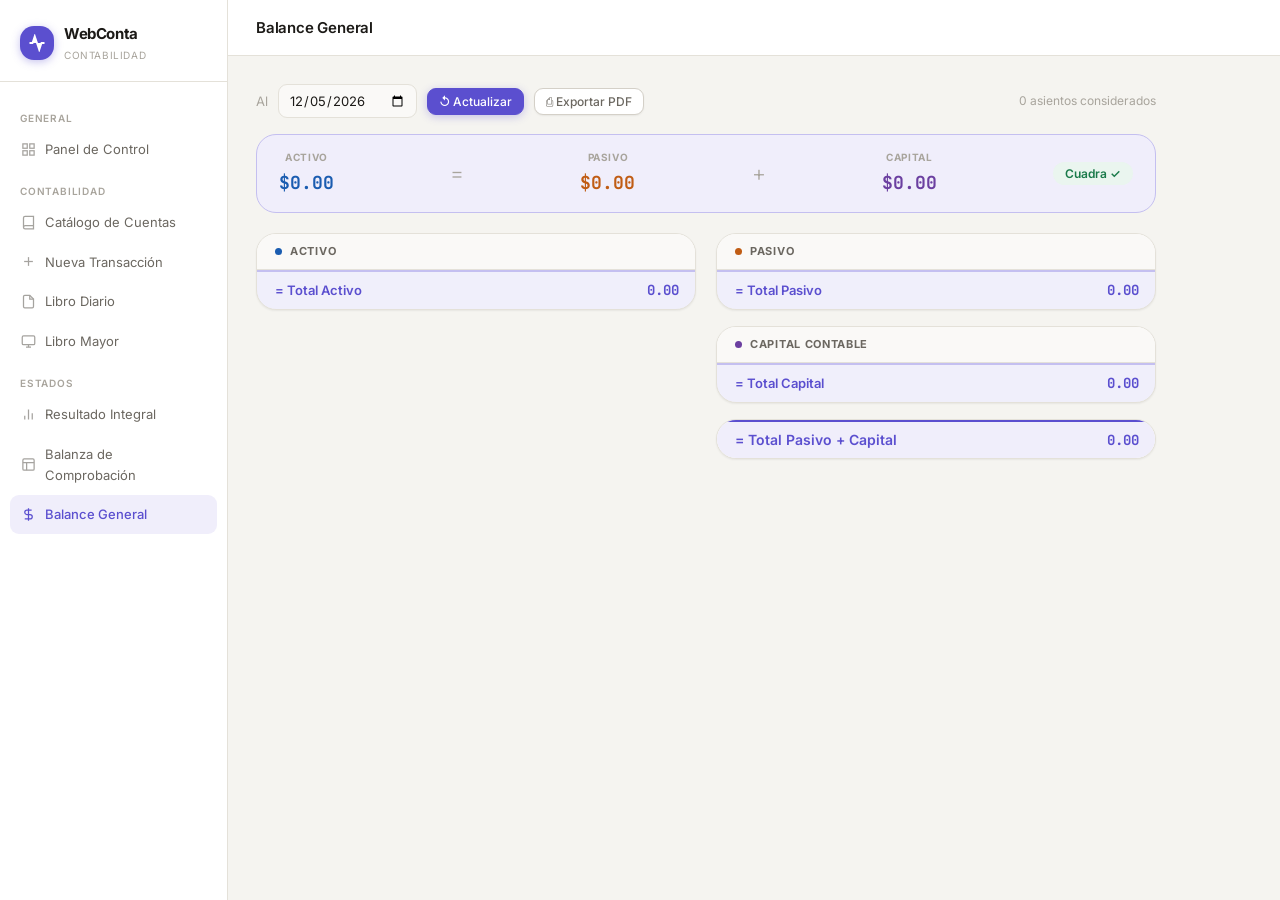
==== commit 71583cab: "Add files via upload" ====
--- a/balance.html
+++ b/balance.html
@@ -54,7 +54,7 @@
         <span style="font-size:13px;color:var(--text3);">Al</span>
         <input type="date" id="f-al" onchange="render()"/>
         <button class="btn btn-primary btn-sm" onclick="render()">↺ Actualizar</button>
-        <button class="btn btn-sm" onclick="window.print()">⎙ Imprimir</button>
+        <button class="btn btn-sm" onclick="printWithHeader('Balance General','Estado de Situación Financiera')">⎙ Exportar PDF</button>
         <span style="font-size:12px;color:var(--text3);margin-left:auto;" id="info"></span>
       </div>
 
